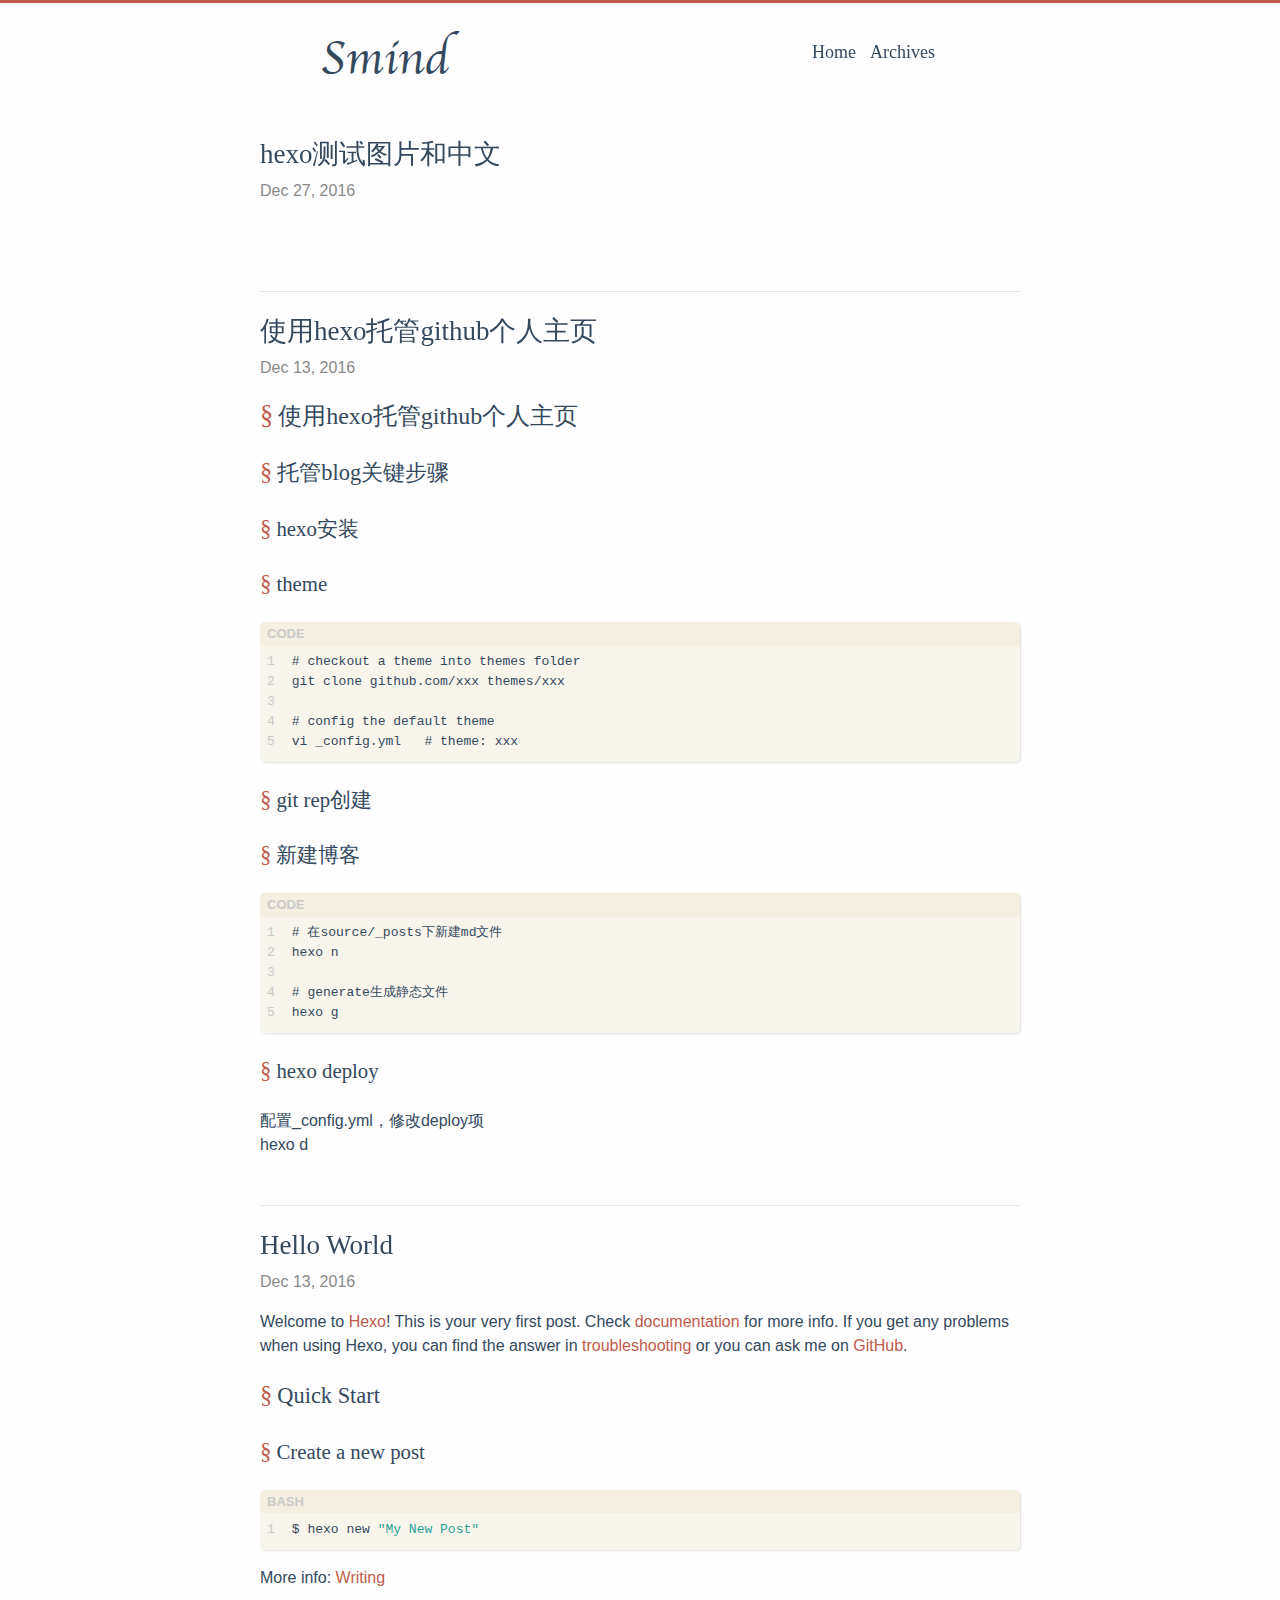
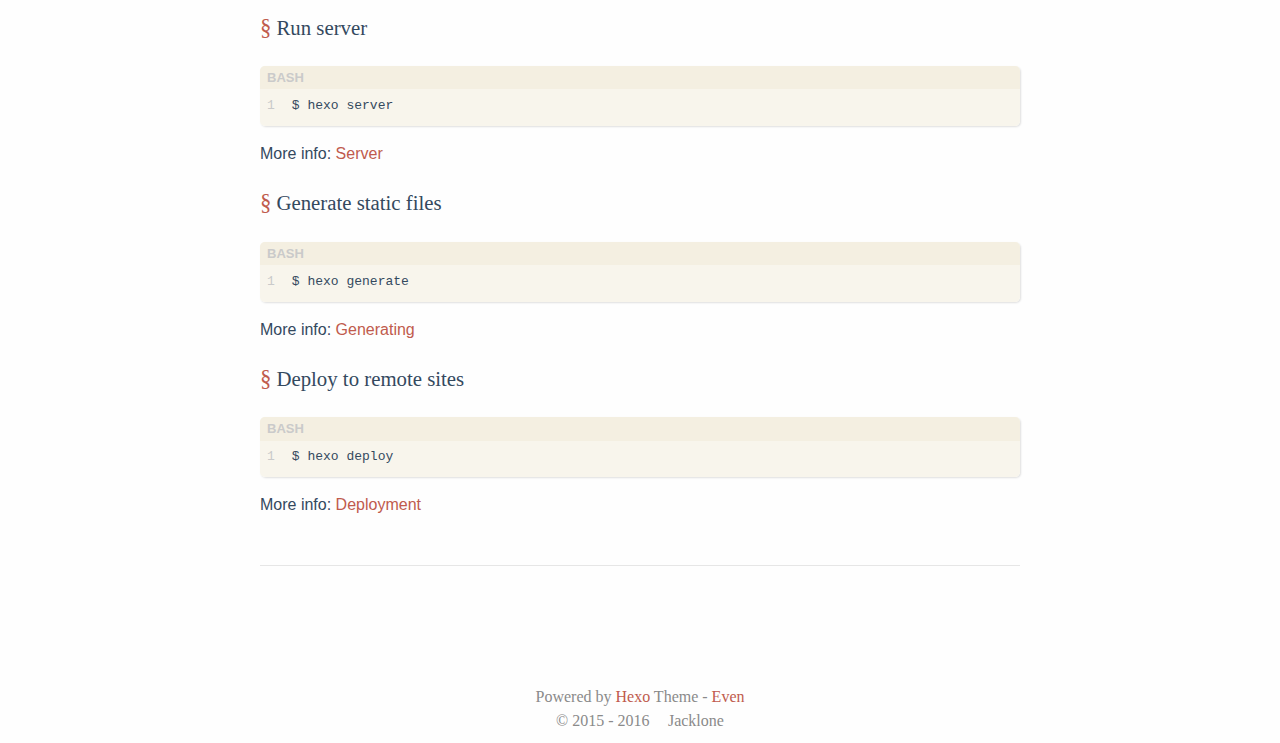
==== index.html @ a6163b6d "Site updated: 2016-12-27 22:22:12" ====
<!DOCTYPE html>
<html lang="">
  <head>
    <meta charset="UTF-8"/>
<meta http-equiv="X-UA-Compatible" content="IE=edge" />
<meta name="viewport" content="width=device-width, initial-scale=1, maximum-scale=1"/>


<meta http-equiv="Cache-Control" content="no-transform" />
<meta http-equiv="Cache-Control" content="no-siteapp" />









  <link rel="alternate" href="/atom.xml" title="Smind">




  <link rel="shortcut icon" type="image/x-icon" href="/favicon.ico?v=2.1.0" />



<link rel="canonical" href="http://smind.com/"/>


<meta property="og:type" content="website">
<meta property="og:title" content="Smind">
<meta property="og:url" content="http://smind.com/index.html">
<meta property="og:site_name" content="Smind">
<meta name="twitter:card" content="summary">
<meta name="twitter:title" content="Smind">


<link rel="stylesheet" type="text/css" href="/css/style.css?v=2.1.0" />



  <link rel="stylesheet" type="text/css" href="/lib/fancybox/jquery.fancybox.css" />




  



    <title> Smind </title>
  </head>

  <body>
    <div class="container">
      <header id="header" class="header"><div class="logo-wrapper">
  <a href="/." class="logo">Smind</a>
</div>

<nav class="site-nav">
  
    <ul id="menu" class="menu">
      
        
        <li class="menu-item">
          <a class="menu-item-link" href="/">
            Home
          </a>
        </li>
      
        
        <li class="menu-item">
          <a class="menu-item-link" href="/archives/">
            Archives
          </a>
        </li>
      
      
    </ul>
  
</nav>

<div class="mobile-navbar">
  <div class="mobile-header">
    <div class="mobile-header-logo">
      <a href="/." class="logo">Smind</a>
    </div>

    <div class="mobile-header-icon">
      <span></span>
      <span></span>
      <span></span>
    </div>
  </div>
  <nav class="mobile-menu">
    
      
      <a class="mobile-menu-item" href="/">
        Home
      </a>
    
      
      <a class="mobile-menu-item" href="/archives/">
        Archives
      </a>
    
  </nav>
</div>
      </header>

      <main id="main" class="main">
        <div class="content-wrapper">
          <div id="content" class="content">
            
  <section id="posts" class="posts">
    
      
  <article class="post">
    <header class="post-header">
      <h1 class="post-title">
        
          <a class="post-link" href="/2016/12/27/hexo测试图片和中文/">hexo测试图片和中文</a>
        
      </h1>

      <div class="post-meta">
        <span class="post-time">
          Dec 27, 2016
        </span>
      </div>
    </header>

    

    <div class="post-content">
      
        

        
          <p><img src="hexo测试图片和中文/Screenshot from 2016-07-16 18:26:06.png" alt=""> </p>

        
      
    </div>

    
  </article>

    
      
  <article class="post">
    <header class="post-header">
      <h1 class="post-title">
        
          <a class="post-link" href="/2016/12/13/my-first-post/">使用hexo托管github个人主页</a>
        
      </h1>

      <div class="post-meta">
        <span class="post-time">
          Dec 13, 2016
        </span>
      </div>
    </header>

    

    <div class="post-content">
      
        

        
          <h1 id="使用hexo托管github个人主页"><a href="#使用hexo托管github个人主页" class="headerlink" title="使用hexo托管github个人主页"></a>使用hexo托管github个人主页</h1><h2 id="托管blog关键步骤"><a href="#托管blog关键步骤" class="headerlink" title="托管blog关键步骤"></a>托管blog关键步骤</h2><h3 id="hexo安装"><a href="#hexo安装" class="headerlink" title="hexo安装"></a>hexo安装</h3><h3 id="theme"><a href="#theme" class="headerlink" title="theme"></a>theme</h3><figure class="highlight plain"><table><tr><td class="gutter"><pre><div class="line">1</div><div class="line">2</div><div class="line">3</div><div class="line">4</div><div class="line">5</div></pre></td><td class="code"><pre><div class="line"># checkout a theme into themes folder</div><div class="line">git clone github.com/xxx themes/xxx</div><div class="line"></div><div class="line"># config the default theme</div><div class="line">vi _config.yml   # theme: xxx</div></pre></td></tr></table></figure>
<h3 id="git-rep创建"><a href="#git-rep创建" class="headerlink" title="git rep创建"></a>git rep创建</h3><h3 id="新建博客"><a href="#新建博客" class="headerlink" title="新建博客"></a>新建博客</h3><figure class="highlight plain"><table><tr><td class="gutter"><pre><div class="line">1</div><div class="line">2</div><div class="line">3</div><div class="line">4</div><div class="line">5</div></pre></td><td class="code"><pre><div class="line"># 在source/_posts下新建md文件</div><div class="line">hexo n </div><div class="line"></div><div class="line"># generate生成静态文件</div><div class="line">hexo g</div></pre></td></tr></table></figure>
<h3 id="hexo-deploy"><a href="#hexo-deploy" class="headerlink" title="hexo deploy"></a>hexo deploy</h3><p>配置_config.yml，修改deploy项<br>hexo d  </p>

        
      
    </div>

    
  </article>

    
      
  <article class="post">
    <header class="post-header">
      <h1 class="post-title">
        
          <a class="post-link" href="/2016/12/13/hello-world/">Hello World</a>
        
      </h1>

      <div class="post-meta">
        <span class="post-time">
          Dec 13, 2016
        </span>
      </div>
    </header>

    

    <div class="post-content">
      
        

        
          <p>Welcome to <a href="https://hexo.io/" target="_blank" rel="external">Hexo</a>! This is your very first post. Check <a href="https://hexo.io/docs/" target="_blank" rel="external">documentation</a> for more info. If you get any problems when using Hexo, you can find the answer in <a href="https://hexo.io/docs/troubleshooting.html" target="_blank" rel="external">troubleshooting</a> or you can ask me on <a href="https://github.com/hexojs/hexo/issues" target="_blank" rel="external">GitHub</a>.</p>
<h2 id="Quick-Start"><a href="#Quick-Start" class="headerlink" title="Quick Start"></a>Quick Start</h2><h3 id="Create-a-new-post"><a href="#Create-a-new-post" class="headerlink" title="Create a new post"></a>Create a new post</h3><figure class="highlight bash"><table><tr><td class="gutter"><pre><div class="line">1</div></pre></td><td class="code"><pre><div class="line">$ hexo new <span class="string">"My New Post"</span></div></pre></td></tr></table></figure>
<p>More info: <a href="https://hexo.io/docs/writing.html" target="_blank" rel="external">Writing</a></p>
<h3 id="Run-server"><a href="#Run-server" class="headerlink" title="Run server"></a>Run server</h3><figure class="highlight bash"><table><tr><td class="gutter"><pre><div class="line">1</div></pre></td><td class="code"><pre><div class="line">$ hexo server</div></pre></td></tr></table></figure>
<p>More info: <a href="https://hexo.io/docs/server.html" target="_blank" rel="external">Server</a></p>
<h3 id="Generate-static-files"><a href="#Generate-static-files" class="headerlink" title="Generate static files"></a>Generate static files</h3><figure class="highlight bash"><table><tr><td class="gutter"><pre><div class="line">1</div></pre></td><td class="code"><pre><div class="line">$ hexo generate</div></pre></td></tr></table></figure>
<p>More info: <a href="https://hexo.io/docs/generating.html" target="_blank" rel="external">Generating</a></p>
<h3 id="Deploy-to-remote-sites"><a href="#Deploy-to-remote-sites" class="headerlink" title="Deploy to remote sites"></a>Deploy to remote sites</h3><figure class="highlight bash"><table><tr><td class="gutter"><pre><div class="line">1</div></pre></td><td class="code"><pre><div class="line">$ hexo deploy</div></pre></td></tr></table></figure>
<p>More info: <a href="https://hexo.io/docs/deployment.html" target="_blank" rel="external">Deployment</a></p>

        
      
    </div>

    
  </article>

    
  </section>

  
  <nav class="pagination">
    
    
  </nav>


          </div>
          
        </div>  
      </main>

      <footer id="footer" class="footer">
  <div class="social-links">
    
      
        
          <a href="mailto:your@email.com" class="iconfont icon-email" title="email"></a>
        
      
    
      
    
      
    
      
    
      
    
      
    
      
    
    
    
  </div>


<div class="copyright">
  <span class="power-by">
    Powered by <a class="hexo-link" href="https://hexo.io/">Hexo</a>
  </span>
  
  <span class="theme-info">
    Theme - 
    <a class="theme-link" href="https://github.com/ahonn/hexo-theme-even">Even</a>
  </span>

  <span class="copyright-year">
    
    &copy; 
     
      2015 - 
    
    2016

    <span class="heart">
      <i class="iconfont icon-heart"></i>
    </span>
    <span class="author">Jacklone</span>
  </span>
</div>
      </footer>

      <div class="back-to-top" id="back-to-top">
        <i class="iconfont icon-up"></i>
      </div>
    </div>

    


    
  





  
    <script type="text/javascript" src="/lib/jquery/jquery-3.1.1.min.js"></script>
  

  
    <script type="text/javascript" src="/lib/fancybox/jquery.fancybox.pack.js"></script>
  

    <script type="text/javascript" src="/js/src/even.js?v=2.1.0"></script>
<script type="text/javascript" src="/js/src/bootstrap.js?v=2.1.0"></script>

  </body>
</html>
---- css/style.css ----
@charset "UTF-8";
@font-face {
  font-family: 'Chancery';
  src: url("../fonts/chancery/apple-chancery-webfont.eot");
  src: local("Apple Chancery"), url("../fonts/chancery/apple-chancery-webfont.eot?#iefix") format("embedded-opentype"), url("../fonts/chancery/apple-chancery-webfont.woff2") format("woff2"), url("../fonts/chancery/apple-chancery-webfont.woff") format("woff"), url("../fonts/chancery/apple-chancery-webfont.ttf") format("truetype"), url("../fonts/chancery/apple-chancery-webfont.svg#apple-chancery") format("svg");
  font-weight: lighter;
  font-style: normal; }

/*! normalize.css v3.0.2 | MIT License | git.io/normalize */
/**
 * 1. Set default font family to sans-serif.
 * 2. Prevent iOS text size adjust after orientation change, without disabling
 *    user zoom.
 */
html {
  font-family: sans-serif;
  /* 1 */
  -ms-text-size-adjust: 100%;
  /* 2 */
  -webkit-text-size-adjust: 100%;
  /* 2 */ }

/**
 * Remove default margin.
 */
body {
  margin: 0; }

/* HTML5 display definitions
   ========================================================================== */
/**
 * Correct `block` display not defined for any HTML5 element in IE 8/9.
 * Correct `block` display not defined for `details` or `summary` in IE 10/11
 * and Firefox.
 * Correct `block` display not defined for `main` in IE 11.
 */
article,
aside,
details,
figcaption,
figure,
footer,
header,
hgroup,
main,
menu,
nav,
section,
summary {
  display: block; }

/**
 * 1. Correct `inline-block` display not defined in IE 8/9.
 * 2. Normalize vertical alignment of `progress` in Chrome, Firefox, and Opera.
 */
audio,
canvas,
progress,
video {
  display: inline-block;
  /* 1 */
  vertical-align: baseline;
  /* 2 */ }

/**
 * Prevent modern browsers from displaying `audio` without controls.
 * Remove excess height in iOS 5 devices.
 */
audio:not([controls]) {
  display: none;
  height: 0; }

/**
 * Address `[hidden]` styling not present in IE 8/9/10.
 * Hide the `template` element in IE 8/9/11, Safari, and Firefox < 22.
 */
[hidden],
template {
  display: none; }

/* Links
   ========================================================================== */
/**
 * Remove the gray background color from active links in IE 10.
 */
a {
  background-color: transparent; }

/**
 * Improve readability when focused and also mouse hovered in all browsers.
 */
a:active,
a:hover {
  outline: 0; }

/* Text-level semantics
   ========================================================================== */
/**
 * Address styling not present in IE 8/9/10/11, Safari, and Chrome.
 */
abbr[title] {
  border-bottom: 1px dotted; }

/**
 * Address style set to `bolder` in Firefox 4+, Safari, and Chrome.
 */
b,
strong {
  font-weight: bold; }

/**
 * Address styling not present in Safari and Chrome.
 */
dfn {
  font-style: italic; }

/**
 * Address variable `h1` font-size and margin within `section` and `article`
 * contexts in Firefox 4+, Safari, and Chrome.
 */
h1 {
  font-size: 2em;
  margin: 0.67em 0; }

/**
 * Address styling not present in IE 8/9.
 */
mark {
  background: #ff0;
  color: #000; }

/**
 * Address inconsistent and variable font size in all browsers.
 */
small {
  font-size: 80%; }

/**
 * Prevent `sub` and `sup` affecting `line-height` in all browsers.
 */
sub,
sup {
  font-size: 75%;
  line-height: 0;
  position: relative;
  vertical-align: baseline; }

sup {
  top: -0.5em; }

sub {
  bottom: -0.25em; }

/* Embedded content
   ========================================================================== */
/**
 * Remove border when inside `a` element in IE 8/9/10.
 */
img {
  border: 0; }

/**
 * Correct overflow not hidden in IE 9/10/11.
 */
svg:not(:root) {
  overflow: hidden; }

/* Grouping content
   ========================================================================== */
/**
 * Address margin not present in IE 8/9 and Safari.
 */
figure {
  margin: 1em 40px; }

/**
 * Address differences between Firefox and other browsers.
 */
hr {
  -moz-box-sizing: content-box;
  box-sizing: content-box;
  height: 0; }

/**
 * Contain overflow in all browsers.
 */
pre {
  overflow: auto; }

/**
 * Address odd `em`-unit font size rendering in all browsers.
 */
code,
kbd,
pre,
samp {
  font-family: monospace, monospace;
  font-size: 1em; }

/* Forms
   ========================================================================== */
/**
 * Known limitation: by default, Chrome and Safari on OS X allow very limited
 * styling of `select`, unless a `border` property is set.
 */
/**
 * 1. Correct color not being inherited.
 *    Known issue: affects color of disabled elements.
 * 2. Correct font properties not being inherited.
 * 3. Address margins set differently in Firefox 4+, Safari, and Chrome.
 */
button,
input,
optgroup,
select,
textarea {
  color: inherit;
  /* 1 */
  font: inherit;
  /* 2 */
  margin: 0;
  /* 3 */ }

/**
 * Address `overflow` set to `hidden` in IE 8/9/10/11.
 */
button {
  overflow: visible; }

/**
 * Address inconsistent `text-transform` inheritance for `button` and `select`.
 * All other form control elements do not inherit `text-transform` values.
 * Correct `button` style inheritance in Firefox, IE 8/9/10/11, and Opera.
 * Correct `select` style inheritance in Firefox.
 */
button,
select {
  text-transform: none; }

/**
 * 1. Avoid the WebKit bug in Android 4.0.* where (2) destroys native `audio`
 *    and `video` controls.
 * 2. Correct inability to style clickable `input` types in iOS.
 * 3. Improve usability and consistency of cursor style between image-type
 *    `input` and others.
 */
button,
html input[type="button"],
input[type="reset"],
input[type="submit"] {
  -webkit-appearance: button;
  /* 2 */
  cursor: pointer;
  /* 3 */ }

/**
 * Re-set default cursor for disabled elements.
 */
button[disabled],
html input[disabled] {
  cursor: default; }

/**
 * Remove inner padding and border in Firefox 4+.
 */
button::-moz-focus-inner,
input::-moz-focus-inner {
  border: 0;
  padding: 0; }

/**
 * Address Firefox 4+ setting `line-height` on `input` using `!important` in
 * the UA stylesheet.
 */
input {
  line-height: normal; }

/**
 * It's recommended that you don't attempt to style these elements.
 * Firefox's implementation doesn't respect box-sizing, padding, or width.
 *
 * 1. Address box sizing set to `content-box` in IE 8/9/10.
 * 2. Remove excess padding in IE 8/9/10.
 */
input[type="checkbox"],
input[type="radio"] {
  box-sizing: border-box;
  /* 1 */
  padding: 0;
  /* 2 */ }

/**
 * Fix the cursor style for Chrome's increment/decrement buttons. For certain
 * `font-size` values of the `input`, it causes the cursor style of the
 * decrement button to change from `default` to `text`.
 */
input[type="number"]::-webkit-inner-spin-button,
input[type="number"]::-webkit-outer-spin-button {
  height: auto; }

/**
 * 1. Address `appearance` set to `searchfield` in Safari and Chrome.
 * 2. Address `box-sizing` set to `border-box` in Safari and Chrome
 *    (include `-moz` to future-proof).
 */
input[type="search"] {
  -webkit-appearance: textfield;
  /* 1 */
  -moz-box-sizing: content-box;
  -webkit-box-sizing: content-box;
  /* 2 */
  box-sizing: content-box; }

/**
 * Remove inner padding and search cancel button in Safari and Chrome on OS X.
 * Safari (but not Chrome) clips the cancel button when the search input has
 * padding (and `textfield` appearance).
 */
input[type="search"]::-webkit-search-cancel-button,
input[type="search"]::-webkit-search-decoration {
  -webkit-appearance: none; }

/**
 * Define consistent border, margin, and padding.
 */
fieldset {
  border: 1px solid #c0c0c0;
  margin: 0 2px;
  padding: 0.35em 0.625em 0.75em; }

/**
 * 1. Correct `color` not being inherited in IE 8/9/10/11.
 * 2. Remove padding so people aren't caught out if they zero out fieldsets.
 */
legend {
  border: 0;
  /* 1 */
  padding: 0;
  /* 2 */ }

/**
 * Remove default vertical scrollbar in IE 8/9/10/11.
 */
textarea {
  overflow: auto; }

/**
 * Don't inherit the `font-weight` (applied by a rule above).
 * NOTE: the default cannot safely be changed in Chrome and Safari on OS X.
 */
optgroup {
  font-weight: bold; }

/* Tables
   ========================================================================== */
/**
 * Remove most spacing between table cells.
 */
table {
  border-collapse: collapse;
  border-spacing: 0; }

td,
th {
  padding: 0; }

html {
  font-size: 16px;
  box-sizing: border-box; }

body {
  padding: 0;
  margin: 0;
  font-family: "Source Sans Pro", "Helvetica Neue", Arial, sans-serif;
  font-weight: normal;
  -webkit-font-smoothing: antialiased;
  -moz-osx-font-smoothing: grayscale;
  line-height: 1.5;
  color: #34495e;
  background: #fefefe;
  scroll-behavior: smooth;
  border-top: 3px solid #c05b4d; }

img {
  max-width: 100%;
  height: auto;
  display: inline-block;
  vertical-align: middle; }

a {
  color: #34495e;
  text-decoration: none; }

h1 {
  font-size: 1.5rem;
  font-family: Athelas, STHeiti, Microsoft Yahei, serif; }

h2 {
  font-size: 1.4rem;
  font-family: Athelas, STHeiti, Microsoft Yahei, serif; }

h3 {
  font-size: 1.3rem;
  font-family: Athelas, STHeiti, Microsoft Yahei, serif; }

h4 {
  font-size: 1.2rem;
  font-family: Athelas, STHeiti, Microsoft Yahei, serif; }

h5 {
  font-size: 1.1rem;
  font-family: Athelas, STHeiti, Microsoft Yahei, serif; }

h6 {
  font-size: 1rem;
  font-family: Athelas, STHeiti, Microsoft Yahei, serif; }

.container {
  margin: 0 auto;
  width: 800px; }

@media screen and (max-width: 800px) {
  .container {
    width: 100%; } }

.content-wrapper {
  padding: 0 20px; }

.header {
  padding: 20px 80px; }
  .header:before, .header:after {
    content: " ";
    display: table; }
  .header:after {
    clear: both; }
  .header .logo-wrapper {
    float: left; }
    .header .logo-wrapper .logo {
      font-size: 48px;
      font-family: "Chancery", cursive, LiSu, sans-serif; }
  @media screen and (max-width: 800px) {
    .header .logo-wrapper {
      float: none; } }
  .header .site-nav {
    float: right; }
    .header .site-nav .menu {
      display: inline-block;
      position: relative;
      padding-left: 0;
      padding-right: 25px;
      font-family: Athelas, STHeiti, Microsoft Yahei, serif; }
      .header .site-nav .menu .menu-item {
        display: inline-block;
        display: inline-block;
        vertical-align: middle;
        transform: translateZ(0);
        backface-visibility: hidden;
        box-shadow: 0 0 1px transparent;
        position: relative;
        overflow: hidden; }
        .header .site-nav .menu .menu-item + .menu-item {
          margin-left: 10px; }
        .header .site-nav .menu .menu-item:before {
          content: '';
          position: absolute;
          z-index: -1;
          height: 2px;
          bottom: 0;
          left: 51%;
          right: 51%;
          background: #c05b4d;
          transition-duration: 0.2s;
          transition-property: right, left;
          transition-timing-function: ease-out; }
        .header .site-nav .menu .menu-item.active:before, .header .site-nav .menu .menu-item:active:before, .header .site-nav .menu .menu-item:focus:before, .header .site-nav .menu .menu-item:hover:before {
          right: 0;
          left: 0; }
      .header .site-nav .menu .menu-search {
        display: inline-block;
        position: absolute;
        top: 0;
        right: 0;
        width: 1em;
        height: 1.5em;
        background: #fefefe;
        overflow: hidden;
        transition-duration: 0.2s;
        transition-property: width;
        transition-timing-function: ease-out; }
        .header .site-nav .menu .menu-search .search-input {
          width: calc(100% - 45px);
          height: 100%;
          border: 0;
          outline: 0; }
        .header .site-nav .menu .menu-search.expanded {
          width: 100%;
          height: 100%;
          padding-left: 5px;
          margin: 0;
          border: 1px solid #e6e6e6;
          border-radius: 50px;
          box-sizing: border-box; }
      .header .site-nav .menu .menu-item-link {
        font-size: 18px; }
  @media screen and (max-width: 800px) {
    .header .site-nav {
      float: none; }
      .header .site-nav .menu {
        margin: 0; }
        .header .site-nav .menu .menu-search {
          display: none; }
        .header .site-nav .menu .menu-item {
          margin: 5px; } }
  .header .mobile-navbar {
    display: none;
    position: fixed;
    top: 0;
    left: 0;
    width: 100%;
    z-index: 99; }
    .header .mobile-navbar .mobile-header {
      height: 50px;
      background: #fefefe;
      box-shadow: 0px 2px 2px #cacaca; }
      .header .mobile-navbar .mobile-header .mobile-header-logo {
        display: inline-block;
        margin-left: 40px; }
        .header .mobile-navbar .mobile-header .mobile-header-logo .logo {
          font-size: 22px;
          line-height: 50px;
          font-family: "Chancery", cursive, LiSu, sans-serif; }
      .header .mobile-navbar .mobile-header .mobile-header-icon {
        color: #c05b4d;
        height: 50px;
        width: 50px;
        font-size: 24px;
        text-align: center;
        float: right;
        position: relative;
        transition: background 0.5s; }

@keyframes clickfirst {
  0% {
    transform: translateY(6px) rotate(0deg); }
  100% {
    transform: translateY(0) rotate(45deg); } }

@keyframes clickmid {
  0% {
    opacity: 1; }
  100% {
    opacity: 0; } }

@keyframes clicklast {
  0% {
    transform: translateY(-6px) rotate(0deg); }
  100% {
    transform: translateY(0) rotate(-45deg); } }

@keyframes outfirst {
  0% {
    transform: translateY(0) rotate(-45deg); }
  100% {
    transform: translateY(-6px) rotate(0deg); } }

@keyframes outmid {
  0% {
    opacity: 0; }
  100% {
    opacity: 1; } }

@keyframes outlast {
  0% {
    transform: translateY(0) rotate(45deg); }
  100% {
    transform: translateY(6px) rotate(0deg); } }
        .header .mobile-navbar .mobile-header .mobile-header-icon span {
          position: absolute;
          left: calc((100% - 20px) / 2);
          top: calc((100% - 1px) / 2);
          width: 20px;
          height: 1px;
          background-color: #c05b4d; }
          .header .mobile-navbar .mobile-header .mobile-header-icon span:nth-child(1) {
            transform: translateY(6px) rotate(0deg); }
          .header .mobile-navbar .mobile-header .mobile-header-icon span:nth-child(3) {
            transform: translateY(-6px) rotate(0deg); }
        .header .mobile-navbar .mobile-header .mobile-header-icon.icon-click span:nth-child(1) {
          animation-duration: 0.5s;
          animation-fill-mode: both;
          animation-name: clickfirst; }
        .header .mobile-navbar .mobile-header .mobile-header-icon.icon-click span:nth-child(2) {
          animation-duration: 0.2s;
          animation-fill-mode: both;
          animation-name: clickmid; }
        .header .mobile-navbar .mobile-header .mobile-header-icon.icon-click span:nth-child(3) {
          animation-duration: 0.5s;
          animation-fill-mode: both;
          animation-name: clicklast; }
        .header .mobile-navbar .mobile-header .mobile-header-icon.icon-out span:nth-child(1) {
          animation-duration: 0.5s;
          animation-fill-mode: both;
          animation-name: outfirst; }
        .header .mobile-navbar .mobile-header .mobile-header-icon.icon-out span:nth-child(2) {
          animation-duration: 0.2s;
          animation-fill-mode: both;
          animation-name: outmid; }
        .header .mobile-navbar .mobile-header .mobile-header-icon.icon-out span:nth-child(3) {
          animation-duration: 0.5s;
          animation-fill-mode: both;
          animation-name: outlast; }
    .header .mobile-navbar .mobile-menu {
      display: none;
      width: 100%;
      position: absolute;
      top: 50px;
      left: 0;
      padding-bottom: 10px;
      background: #fefefe;
      border-top: 1px solid #e6e6e6;
      box-shadow: 0px 2px 2px #cacaca; }
      .header .mobile-navbar .mobile-menu .mobile-menu-item {
        display: inline-block;
        width: 85%;
        line-height: 40px;
        font-family: Athelas, STHeiti, Microsoft Yahei, serif;
        text-align: left;
        transition: all 0.5s; }
        .header .mobile-navbar .mobile-menu .mobile-menu-item:active, .header .mobile-navbar .mobile-menu .mobile-menu-item:focus, .header .mobile-navbar .mobile-menu .mobile-menu-item:hover {
          color: #c05b4d; }
  @media screen and (min-width: 800px) {
    .header .mobile-navbar {
      display: none !important; } }

@media screen and (max-width: 800px) {
  .header {
    padding: 20px 0 0;
    text-align: center; } }

.posts {
  margin-bottom: 20px;
  border-bottom: 1px solid #e6e6e6; }

.post {
  padding: 1em 0 2em; }
  .post + .post {
    border-top: 1px solid #e6e6e6; }
  .post .post-header .post-title {
    margin: 0;
    font-size: 27px;
    font-weight: 200;
    font-family: Athelas, STHeiti, Microsoft Yahei, serif; }
  .post .post-header .post-link {
    display: inline-block;
    vertical-align: middle;
    transform: translateZ(0);
    backface-visibility: hidden;
    box-shadow: 0 0 1px transparent;
    position: relative;
    overflow: hidden; }
    .post .post-header .post-link:before {
      content: '';
      position: absolute;
      z-index: -1;
      height: 2px;
      bottom: 0;
      left: 51%;
      right: 51%;
      background: #c05b4d;
      transition-duration: 0.2s;
      transition-property: right, left;
      transition-timing-function: ease-out; }
    .post .post-header .post-link.active:before, .post .post-header .post-link:active:before, .post .post-header .post-link:focus:before, .post .post-header .post-link:hover:before {
      right: 0;
      left: 0; }
  .post .post-header .post-meta {
    margin-top: 5px; }
    .post .post-header .post-meta .post-time {
      color: #8a8a8a; }
  .post .post-toc {
    position: absolute;
    width: 200px;
    margin-left: 800px;
    padding: 10px;
    font-family: Athelas, STHeiti, Microsoft Yahei, serif;
    border-radius: 5px;
    background: rgba(248, 245, 236, 0.6);
    box-shadow: 1px 1px 2px rgba(0, 0, 0, 0.125);
    word-wrap: break-word;
    box-sizing: border-box; }
    .post .post-toc .post-toc-title {
      margin: 0 10px;
      font-size: 20px;
      font-weight: 400;
      text-transform: uppercase; }
    .post .post-toc .post-toc-content {
      font-size: 15px; }
      .post .post-toc .post-toc-content .toc,
      .post .post-toc .post-toc-content .toc-child {
        list-style: square; }
      .post .post-toc .post-toc-content .toc {
        margin: 10px 0;
        padding-left: 20px; }
        .post .post-toc .post-toc-content .toc .toc-child {
          padding-left: 15px; }
      .post .post-toc .post-toc-content .toc-link.active {
        color: #c05b4d; }
  @media screen and (max-width: 800px) {
    .post .post-toc {
      display: none; } }
  .post .post-content h1 {
    font-weight: 400;
    font-family: Athelas, STHeiti, Microsoft Yahei, serif; }
  .post .post-content h2 {
    font-weight: 400;
    font-family: Athelas, STHeiti, Microsoft Yahei, serif; }
  .post .post-content h3 {
    font-weight: 400;
    font-family: Athelas, STHeiti, Microsoft Yahei, serif; }
  .post .post-content h4 {
    font-weight: 400;
    font-family: Athelas, STHeiti, Microsoft Yahei, serif; }
  .post .post-content h5 {
    font-weight: 400;
    font-family: Athelas, STHeiti, Microsoft Yahei, serif; }
  .post .post-content h6 {
    font-weight: 400;
    font-family: Athelas, STHeiti, Microsoft Yahei, serif; }
  .post .post-content .headerlink:hover {
    border-bottom: 0; }
  .post .post-content .headerlink::before {
    content: "§";
    margin-right: 5px;
    font-size: 1.1em;
    color: #c05b4d; }
  .post .post-content a {
    color: #c05b4d;
    word-break: break-all; }
    .post .post-content a:hover {
      border-bottom: 1px solid #c05b4d; }
    .post .post-content a.fancybox {
      border: 0; }
  .post .post-content blockquote {
    margin: 2em 0;
    padding: 10px 20px;
    position: relative;
    color: rgba(52, 73, 94, 0.8);
    background-color: rgba(192, 91, 77, 0.05);
    border-left: 3px solid rgba(192, 91, 77, 0.3);
    box-shadow: 1px 1px 2px rgba(0, 0, 0, 0.125); }
    .post .post-content blockquote p {
      margin: 0; }
  .post .post-content img {
    display: inline-block;
    max-width: 100%; }
  .post .post-content > table {
    max-width: 100%;
    margin: 10px 0;
    border-spacing: 0;
    box-shadow: 2px 2px 3px rgba(0, 0, 0, 0.125); }
    .post .post-content > table th, .post .post-content > table td {
      padding: 5px 15px;
      border: 1px double #f4efe1; }
  .post .post-content code, .post .post-content pre {
    padding: 7px;
    font-size: 13px;
    font-family: Consolas, Monaco, Menlo, Consolas, monospace;
    background: #f8f5ec; }
  .post .post-content code {
    padding: 3px 5px;
    border-radius: 4px;
    color: #c7254e; }
  .post .post-content .highlight {
    margin: 1em 0;
    border-radius: 5px;
    overflow-x: auto;
    box-shadow: 1px 1px 2px rgba(0, 0, 0, 0.125); }
    .post .post-content .highlight table {
      position: relative; }
      .post .post-content .highlight table::after {
        position: absolute;
        top: 0;
        right: 0;
        left: 0;
        padding: 2px 7px;
        font-size: 13px;
        font-weight: bold;
        color: #cacaca;
        background: #f4efe1;
        content: 'CODE'; }
    .post .post-content .highlight.html > ::after {
      content: "HTML"; }
    .post .post-content .highlight.js > ::after {
      content: "JS"; }
    .post .post-content .highlight.bash > ::after {
      content: "BASH"; }
    .post .post-content .highlight.css > ::after {
      content: "CSS"; }
    .post .post-content .highlight.scss > ::after {
      content: "SCSS"; }
    .post .post-content .highlight.diff > ::after {
      content: "DIFF"; }
    .post .post-content .highlight.java > ::after {
      content: "JAVA"; }
    .post .post-content .highlight.xml > ::after {
      content: "XML"; }
    .post .post-content .highlight.python > ::after {
      content: "PYTHON"; }
    .post .post-content .highlight.json > ::after {
      content: "JSON"; }
    .post .post-content .highlight.swift > ::after {
      content: "SWIFT"; }
    .post .post-content .highlight.ruby > ::after {
      content: "RUBY"; }
    .post .post-content .highlight.perl > ::after {
      content: "PERL"; }
    .post .post-content .highlight.php > ::after {
      content: "PHP"; }
    .post .post-content .highlight.c > ::after {
      content: "C"; }
    .post .post-content .highlight.java > ::after {
      content: "JAVA"; }
    .post .post-content .highlight.cpp > ::after {
      content: "CPP"; }
    .post .post-content .highlight.scheme > ::after {
      content: "SCHEME"; }
    .post .post-content .highlight .code pre {
      margin: 0;
      padding: 30px 10px 10px; }
    .post .post-content .highlight .gutter {
      width: 10px;
      color: #cacaca; }
      .post .post-content .highlight .gutter pre {
        margin: 0;
        padding: 30px 7px 10px; }
    .post .post-content .highlight .line {
      height: 20px; }
    .post .post-content .highlight table, .post .post-content .highlight tr, .post .post-content .highlight td {
      margin: 0;
      padding: 0;
      width: 100%;
      border-collapse: collapse; }
    .post .post-content .highlight .code .comment,
    .post .post-content .highlight .code .quote {
      color: #93a1a1; }
    .post .post-content .highlight .code .keyword,
    .post .post-content .highlight .code .selector-tag,
    .post .post-content .highlight .code .addition {
      color: #859900; }
    .post .post-content .highlight .code .number,
    .post .post-content .highlight .code .string,
    .post .post-content .highlight .code .meta .meta-string,
    .post .post-content .highlight .code .literal,
    .post .post-content .highlight .code .doctag,
    .post .post-content .highlight .code .regexp {
      color: #2aa198; }
    .post .post-content .highlight .code .attribute,
    .post .post-content .highlight .code .attr,
    .post .post-content .highlight .code .variable,
    .post .post-content .highlight .code .template-variable,
    .post .post-content .highlight .code .class .title,
    .post .post-content .highlight .code .type {
      color: #b58900; }
    .post .post-content .highlight .code .symbol,
    .post .post-content .highlight .code .bullet,
    .post .post-content .highlight .code .subst,
    .post .post-content .highlight .code .meta,
    .post .post-content .highlight .code .meta .keyword,
    .post .post-content .highlight .code .selector-attr,
    .post .post-content .highlight .code .selector-pseudo,
    .post .post-content .highlight .code .link {
      color: #cb4b16; }
    .post .post-content .highlight .code .built_in,
    .post .post-content .highlight .code .deletion {
      color: #dc322f; }
  .post .post-content .read-more .read-more-link {
    color: #c05b4d;
    font-size: 1.1em;
    font-family: Athelas, STHeiti, Microsoft Yahei, serif; }
    .post .post-content .read-more .read-more-link:hover {
      border-bottom: 1px solid #c05b4d; }
  .post .post-footer {
    margin-top: 40px;
    border-top: 1px solid #e6e6e6;
    font-family: Athelas, STHeiti, Microsoft Yahei, serif; }
    .post .post-footer .post-tags {
      padding: 15px 0; }
      .post .post-footer .post-tags a {
        margin-right: 5px;
        color: #c05b4d;
        word-break: break-all; }
        .post .post-footer .post-tags a::before {
          content: '#'; }
    .post .post-footer .post-nav {
      margin: 1em 0; }
      .post .post-footer .post-nav:before, .post .post-footer .post-nav:after {
        content: " ";
        display: table; }
      .post .post-footer .post-nav:after {
        clear: both; }
      .post .post-footer .post-nav .prev,
      .post .post-footer .post-nav .next {
        font-weight: 600;
        font-size: 18px;
        font-family: Athelas, STHeiti, Microsoft Yahei, serif;
        transition-property: transform;
        transition-timing-function: ease-out;
        transition-duration: 0.3s; }
      .post .post-footer .post-nav .prev {
        float: left; }
        .post .post-footer .post-nav .prev:hover {
          color: #c05b4d;
          transform: translateX(-4px); }
      .post .post-footer .post-nav .next {
        float: right; }
        .post .post-footer .post-nav .next:hover {
          color: #c05b4d;
          transform: translateX(4px); }
      .post .post-footer .post-nav .nav-mobile {
        display: none; }
  @media screen and (max-width: 800px) {
    .post .post-footer .post-nav .nav-default {
      display: none; }
    .post .post-footer .post-nav .nav-mobile {
      display: inline; } }

.pagination {
  margin: 2em 0; }
  .pagination:before, .pagination:after {
    content: " ";
    display: table; }
  .pagination:after {
    clear: both; }
  .pagination .prev,
  .pagination .next {
    font-weight: 600;
    font-size: 20px;
    font-family: Athelas, STHeiti, Microsoft Yahei, serif;
    transition-property: transform;
    transition-timing-function: ease-out;
    transition-duration: 0.3s; }
  .pagination .prev {
    float: left; }
    .pagination .prev:hover {
      color: #c05b4d;
      transform: translateX(-4px); }
  .pagination .next {
    float: right; }
    .pagination .next:hover {
      color: #c05b4d;
      transform: translateX(4px); }

.footer {
  margin-top: 2em; }
  .footer .social-links {
    text-align: center; }
    .footer .social-links .iconfont {
      font-size: 30px; }
      .footer .social-links .iconfont + .iconfont {
        margin-left: 10px; }
      .footer .social-links .iconfont:hover {
        color: #c05b4d; }
  .footer .copyright {
    margin: 10px 0;
    color: #8a8a8a;
    text-align: center;
    font-family: Athelas, STHeiti, Microsoft Yahei, serif; }
    .footer .copyright .hexo-link,
    .footer .copyright .theme-link {
      color: #c05b4d; }
    .footer .copyright .copyright-year {
      display: block; }
      .footer .copyright .copyright-year .heart {
        font-size: 14px; }

.archive {
  margin: 2em auto;
  max-width: 550px; }
  .archive .archive-title {
    font-family: Athelas, STHeiti, Microsoft Yahei, serif; }
    .archive .archive-title.tag, .archive .archive-title.category {
      margin: 15px 0; }
    .archive .archive-title .archive-name {
      margin: 0;
      display: inline-block;
      font-weight: 400;
      font-size: 30px;
      line-height: 32px; }
    .archive .archive-title .archive-post-counter {
      margin-left: 5px;
      color: #8a8a8a; }
  .archive .collection-title {
    font-family: Athelas, STHeiti, Microsoft Yahei, serif; }
    .archive .collection-title .archive-year {
      margin: 15px 0;
      font-weight: 400;
      font-size: 28px;
      line-height: 30px; }
  .archive .archive-post {
    padding: 3px 20px;
    border-left: 1px solid #cacaca; }
    .archive .archive-post .archive-post-time {
      margin-right: 10px;
      color: #8a8a8a; }
    .archive .archive-post .archive-post-title .archive-post-link {
      color: #c05b4d; }
    .archive .archive-post::first-child {
      margin-top: 10px; }
    .archive .archive-post:hover {
      border-left: 3px solid #c05b4d;
      transition: 0.2s ease-out;
      transform: translateX(4px); }
      .archive .archive-post:hover .archive-post-time {
        color: #717171; }
      .archive .archive-post:hover .archive-post-title .archive-post-link {
        color: #a14639; }

@media screen and (max-width: 800px) {
  .archive {
    margin-left: 1em;
    margin-right: 1em; }
    .archive .archive-title .archive-name {
      font-size: 26px; }
    .archive .collection-title .archive-year {
      margin: 10px 0;
      font-size: 24px; }
    .archive .archive-post {
      padding: 5px 10px; }
      .archive .archive-post .archive-post-time {
        font-size: 13px;
        display: block; } }

.tag-cloud {
  margin: 2em 0 3em;
  text-align: center;
  font-family: Athelas, STHeiti, Microsoft Yahei, serif; }
  .tag-cloud .tag-cloud-title {
    display: inline-block;
    font-size: 18px;
    color: #c05b4d;
    border-bottom: 2px solid #c05b4d; }
  .tag-cloud .tag-cloud-tags {
    margin: 10px 0; }
    .tag-cloud .tag-cloud-tags a {
      display: inline-block;
      position: relative;
      margin: 5px 10px;
      word-wrap: break-word;
      transition-duration: 0.2s;
      transition-property: transform;
      transition-timing-function: ease-out; }
      .tag-cloud .tag-cloud-tags a:active, .tag-cloud .tag-cloud-tags a:focus, .tag-cloud .tag-cloud-tags a:hover {
        color: #c05b4d;
        transform: scale(1.1); }

.categories {
  margin: 2em 0 3em;
  text-align: center;
  font-family: Athelas, STHeiti, Microsoft Yahei, serif; }
  .categories .categories-title {
    display: inline-block;
    font-size: 18px;
    color: #c05b4d;
    border-bottom: 2px solid #c05b4d; }
  .categories .categories-tags {
    margin: 10px 0; }
    .categories .categories-tags .category-link {
      display: inline-block;
      position: relative;
      margin: 5px 10px;
      word-wrap: break-word;
      transition-duration: 0.2s;
      transition-property: transform;
      transition-timing-function: ease-out; }
      .categories .categories-tags .category-link .category-count {
        display: inline-block;
        position: relative;
        top: -8px;
        right: -2px;
        color: #c05b4d;
        font-size: 12px; }
      .categories .categories-tags .category-link:active, .categories .categories-tags .category-link:focus, .categories .categories-tags .category-link:hover {
        color: #c05b4d;
        transform: scale(1.1); }

@font-face {
  font-family: 'iconfont';
  /* project id 96542 */
  src: url("//at.alicdn.com/t/font_8gx15cdpiaz41jor.eot");
  src: url("//at.alicdn.com/t/font_8gx15cdpiaz41jor.eot?#iefix") format("embedded-opentype"), url("//at.alicdn.com/t/font_8gx15cdpiaz41jor.woff") format("woff"), url("//at.alicdn.com/t/font_8gx15cdpiaz41jor.ttf") format("truetype"), url("//at.alicdn.com/t/font_8gx15cdpiaz41jor.svg#iconfont") format("svg"); }

.iconfont {
  font-family: "iconfont" !important;
  font-style: normal;
  -webkit-font-smoothing: antialiased;
  -webkit-text-stroke-width: 0.2px;
  -moz-osx-font-smoothing: grayscale; }

.icon-linkedin:before {
  content: "\e60d";
  position: relative;
  top: -2px; }

.icon-twitter:before {
  content: "\e600"; }

.icon-weibo:before {
  content: "\e602"; }

.icon-stack-overflow:before {
  content: "\e603";
  font-size: .85em;
  position: relative;
  top: -4px; }

.icon-email:before {
  content: "\e605";
  position: relative;
  top: -2px; }

.icon-facebook:before {
  content: "\e601";
  font-size: .95em;
  position: relative;
  top: -2px; }

.icon-github:before {
  content: "\e606";
  position: relative;
  top: -3px; }

.icon-rss:before {
  content: "\e604"; }

.icon-google:before {
  content: "\e609"; }

.icon-zhihu:before {
  content: "\e607";
  font-size: .9em;
  position: relative;
  top: -2px; }

.icon-heart:before {
  content: "\e608"; }

.icon-right:before {
  content: "\e60a"; }

.icon-left:before {
  content: "\e60b"; }

.icon-up:before {
  content: "\e60c"; }

.icon-search:before {
  content: "\e60e"; }

.icon-close:before {
  content: "\e60f"; }

.back-to-top {
  display: none;
  position: fixed;
  right: 20px;
  bottom: 20px;
  transition-property: transform;
  transition-timing-function: ease-out;
  transition-duration: 0.3s;
  z-index: 10; }
  .back-to-top:hover {
    transform: translateY(-5px); }

@media screen and (max-width: 800px) {
  .back-to-top {
    display: none !important; } }
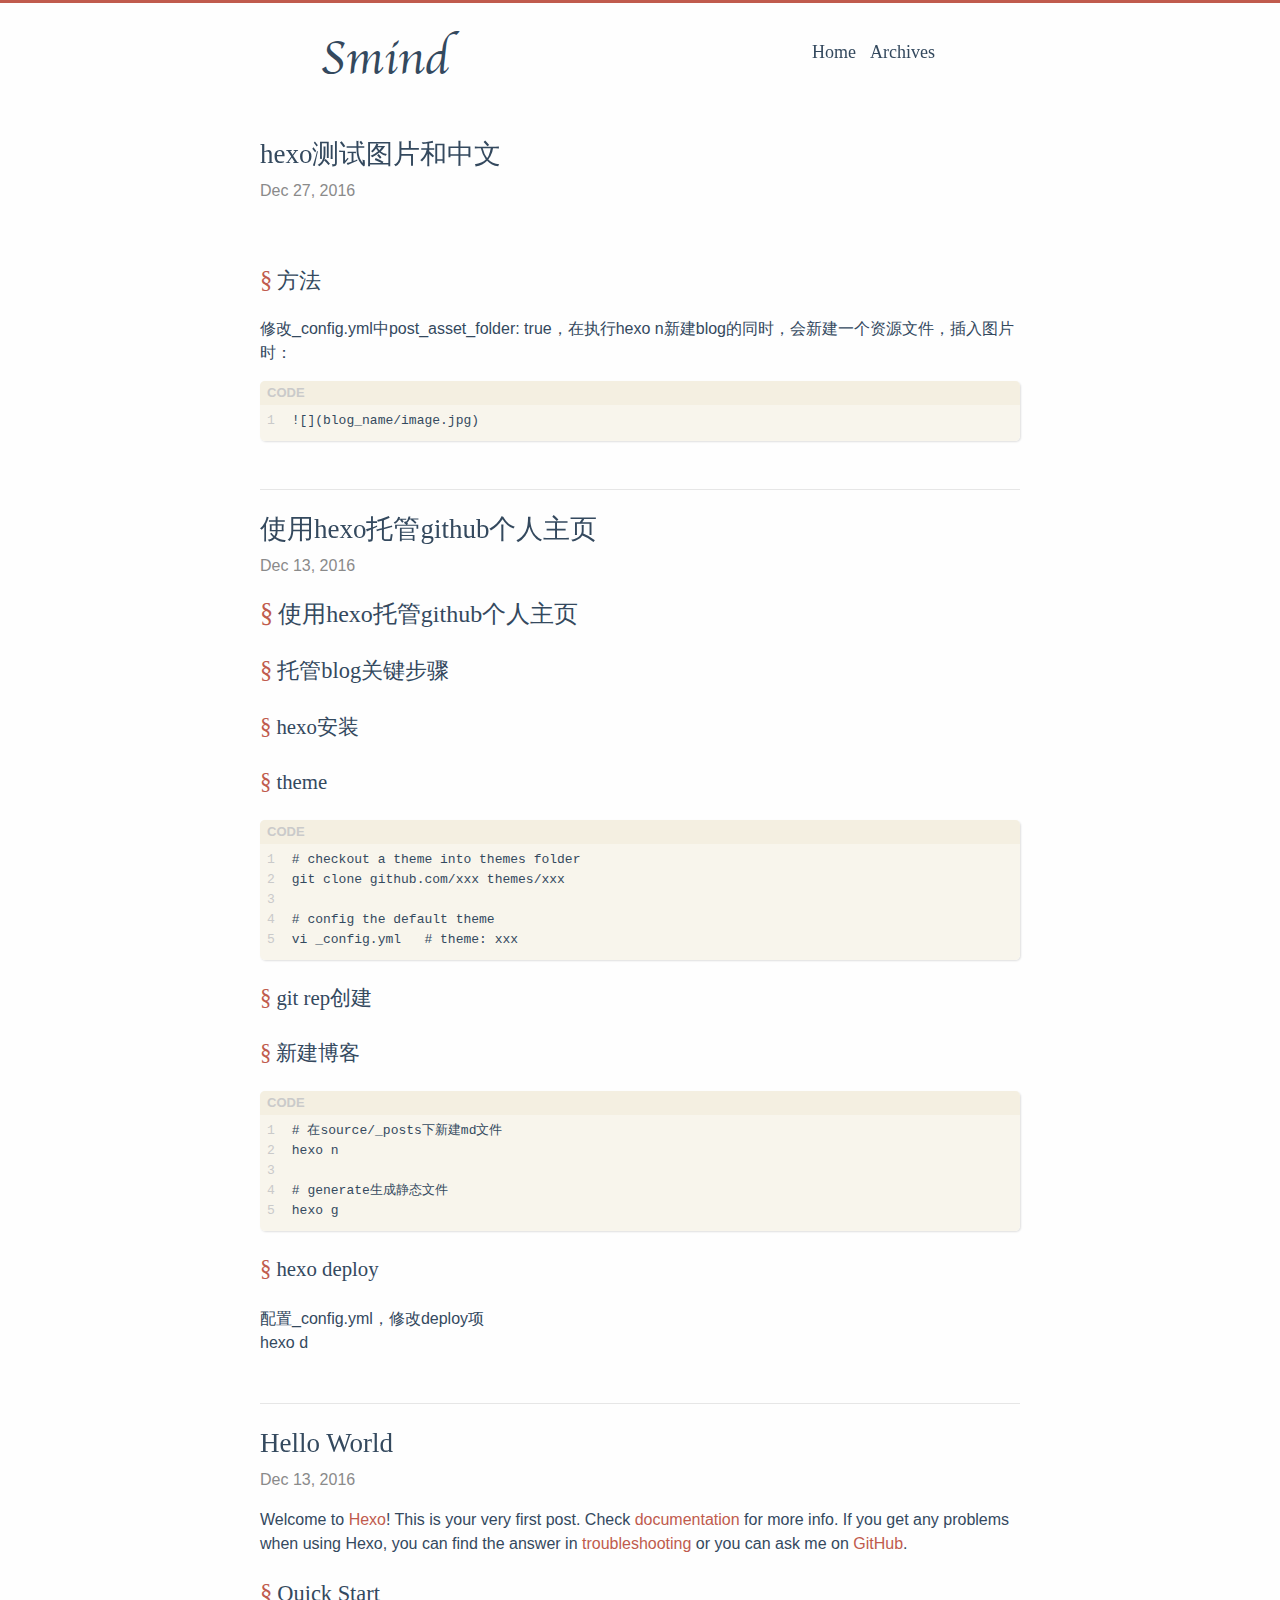
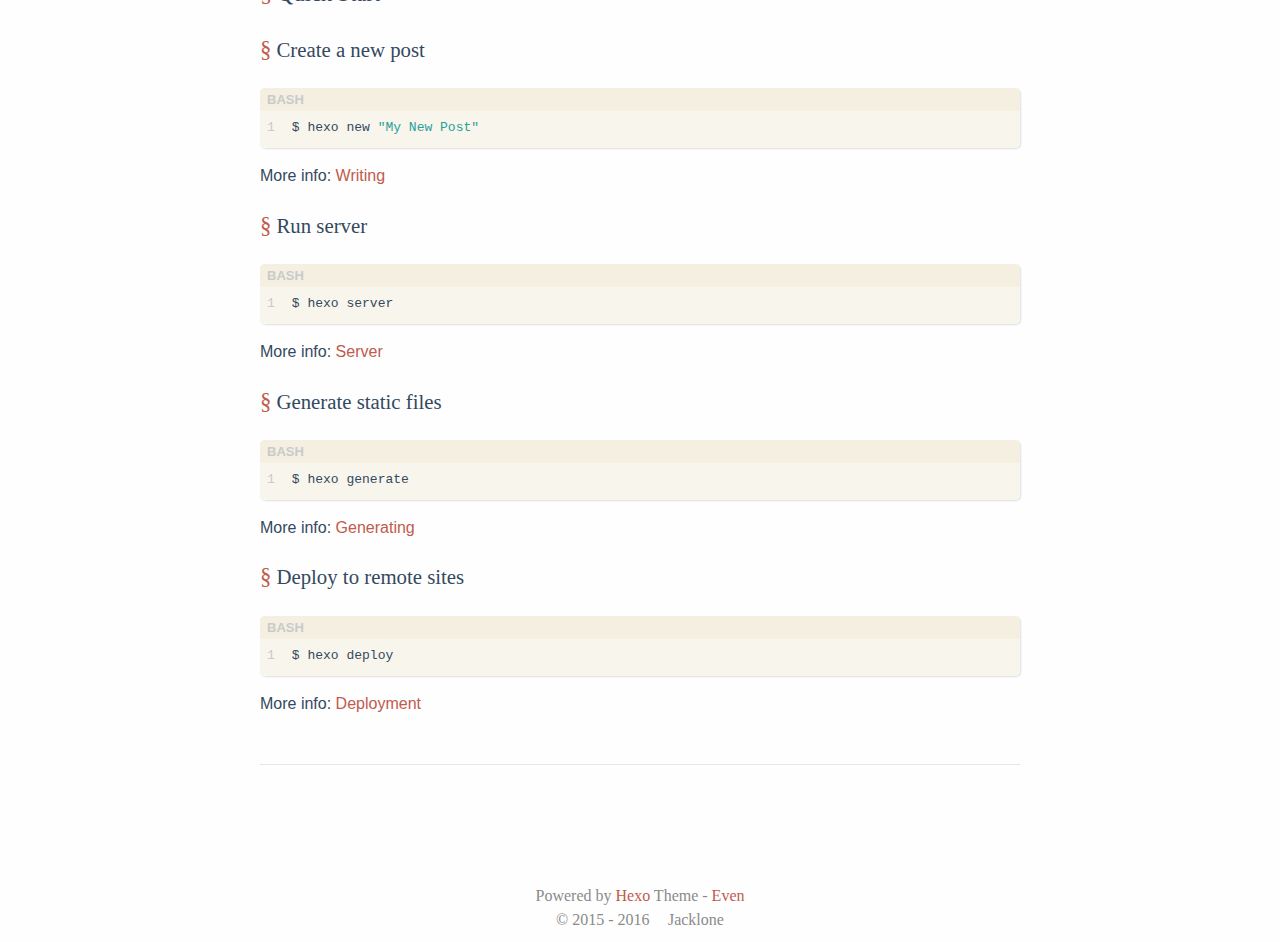
==== commit b20ded40: "Site updated: 2016-12-27 22:25:46" ====
--- a/index.html
+++ b/index.html
@@ -140,6 +140,7 @@
 
         
           <p><img src="hexo测试图片和中文/Screenshot from 2016-07-16 18:26:06.png" alt=""> </p>
+<h2 id="方法"><a href="#方法" class="headerlink" title="方法"></a>方法</h2><p>修改_config.yml中post_asset_folder: true，在执行hexo n新建blog的同时，会新建一个资源文件，插入图片时：<br><figure class="highlight plain"><table><tr><td class="gutter"><pre><div class="line">1</div></pre></td><td class="code"><pre><div class="line">![](blog_name/image.jpg)</div></pre></td></tr></table></figure></p>
 
         
       
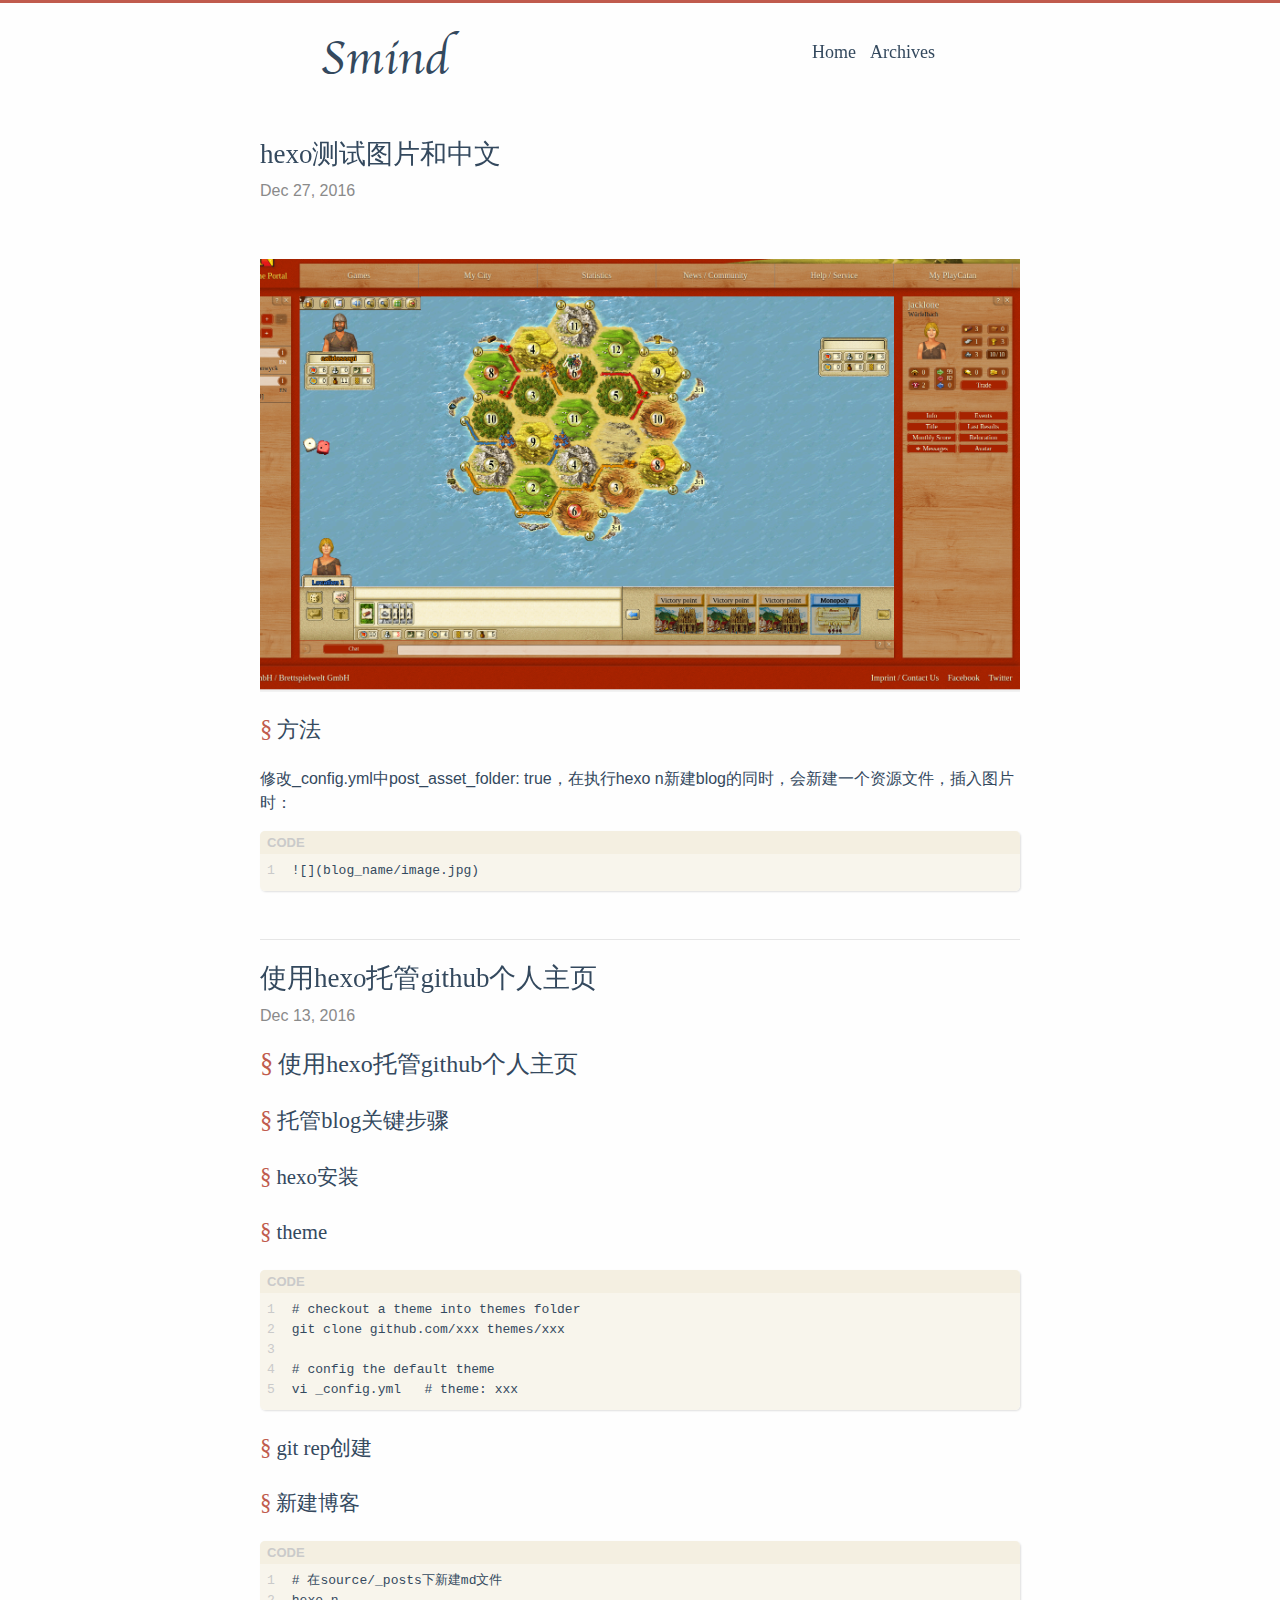
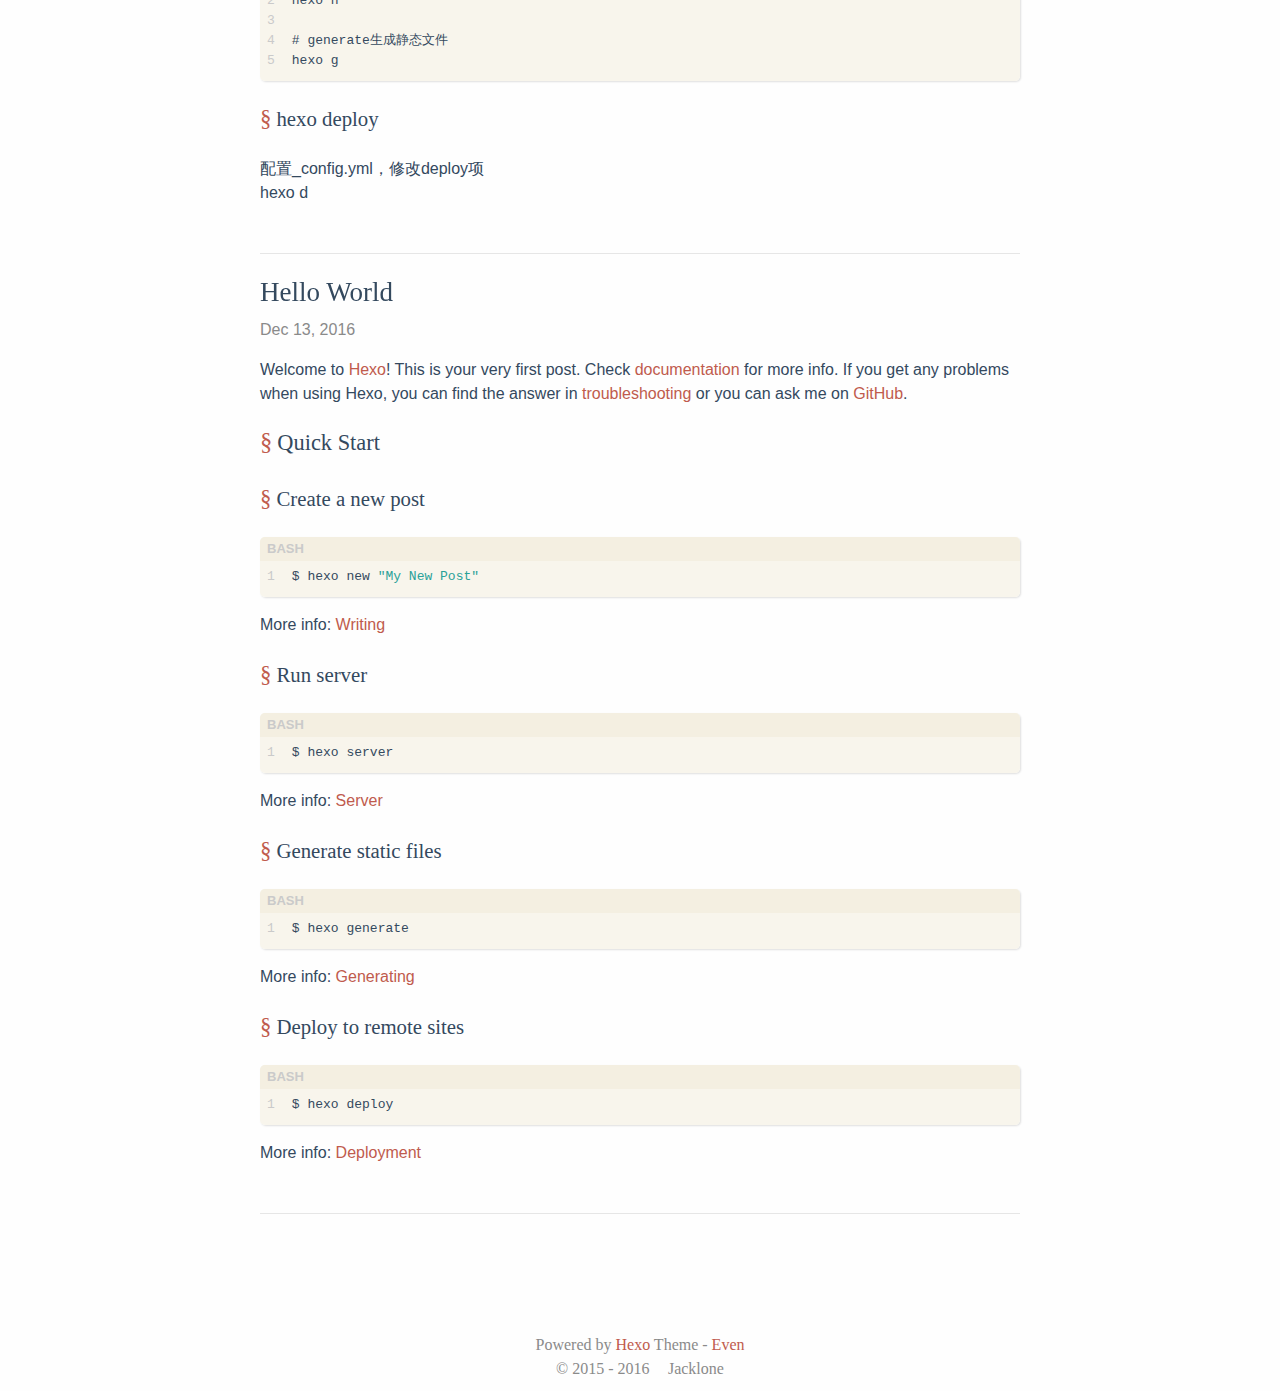
==== commit 008f942f: "Site updated: 2016-12-27 22:34:40" ====
--- a/index.html
+++ b/index.html
@@ -139,7 +139,8 @@
         
 
         
-          <p><img src="hexo测试图片和中文/Screenshot from 2016-07-16 18:26:06.png" alt=""> </p>
+          <p><img src="catan.png" alt="">   </p>
+<img src="/2016/12/27/hexo测试图片和中文/catan.png" alt="catan.png" title="">
 <h2 id="方法"><a href="#方法" class="headerlink" title="方法"></a>方法</h2><p>修改_config.yml中post_asset_folder: true，在执行hexo n新建blog的同时，会新建一个资源文件，插入图片时：<br><figure class="highlight plain"><table><tr><td class="gutter"><pre><div class="line">1</div></pre></td><td class="code"><pre><div class="line">![](blog_name/image.jpg)</div></pre></td></tr></table></figure></p>
 
         
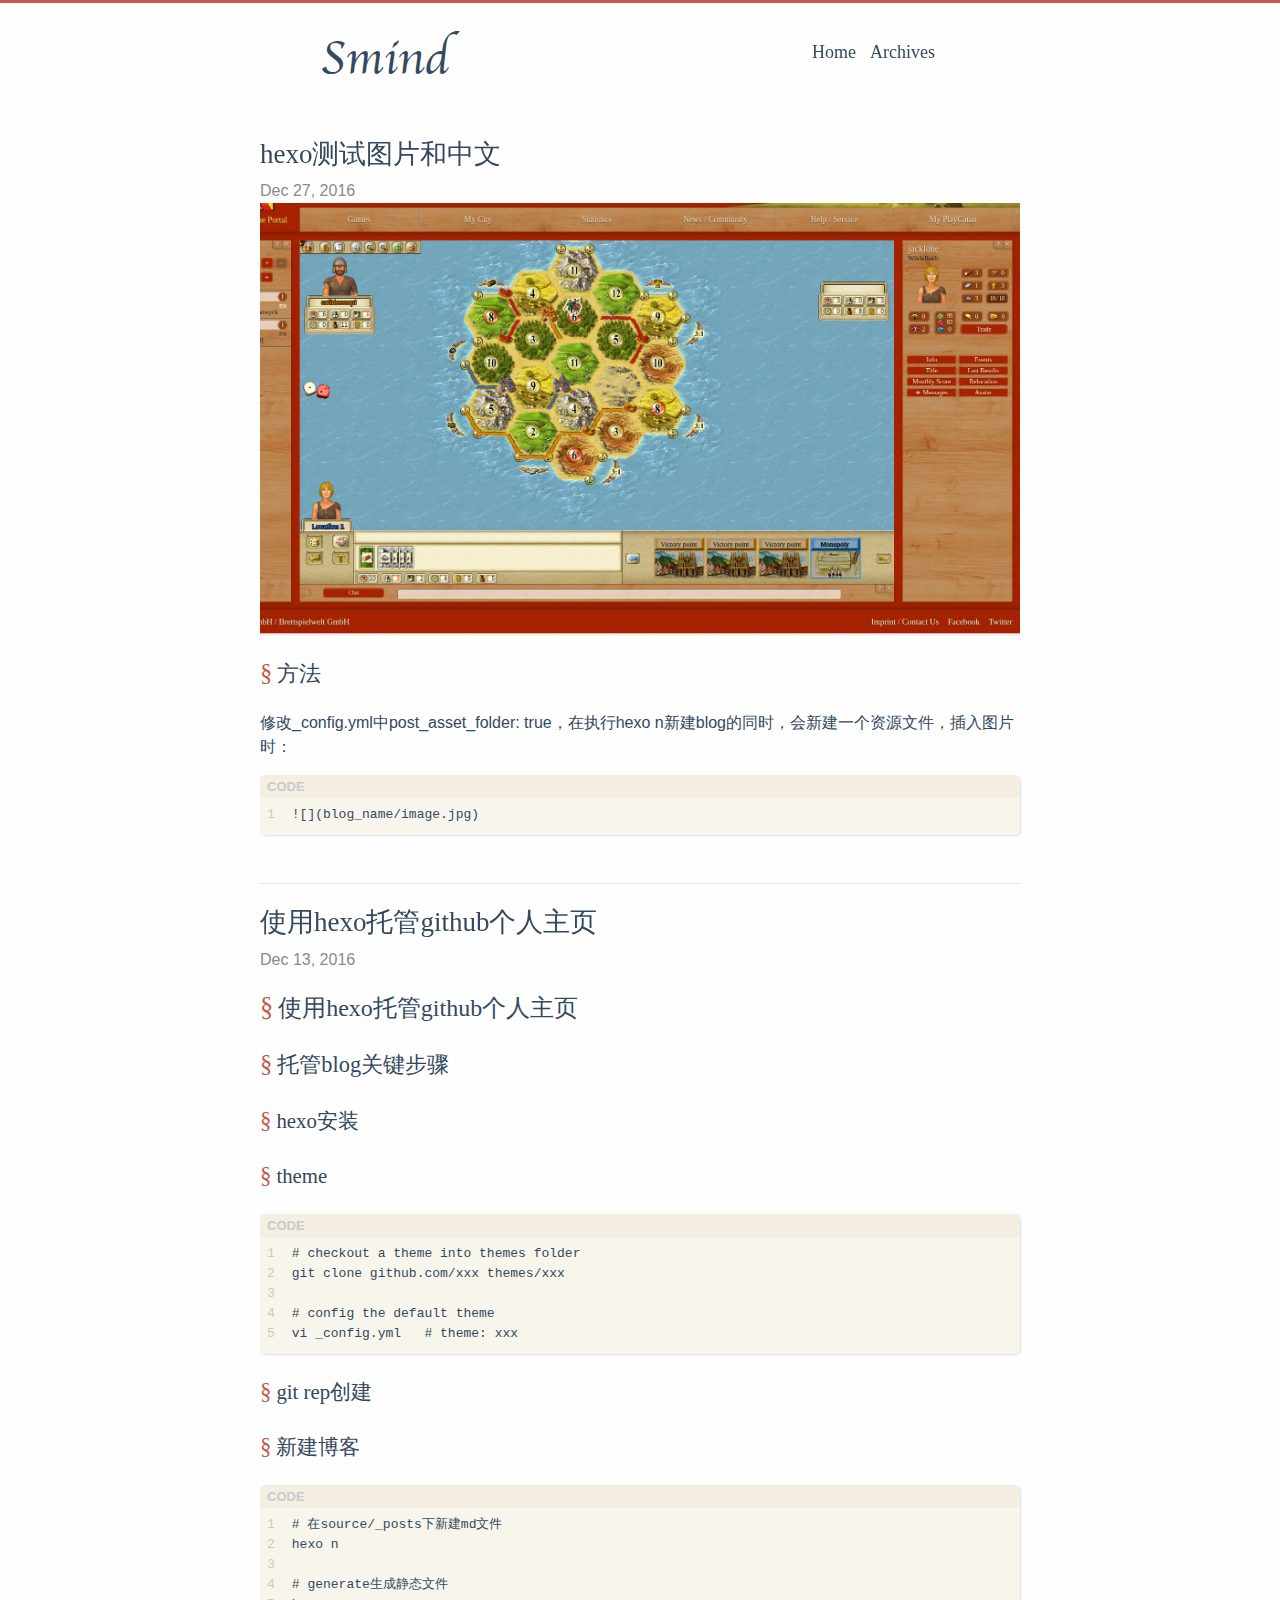
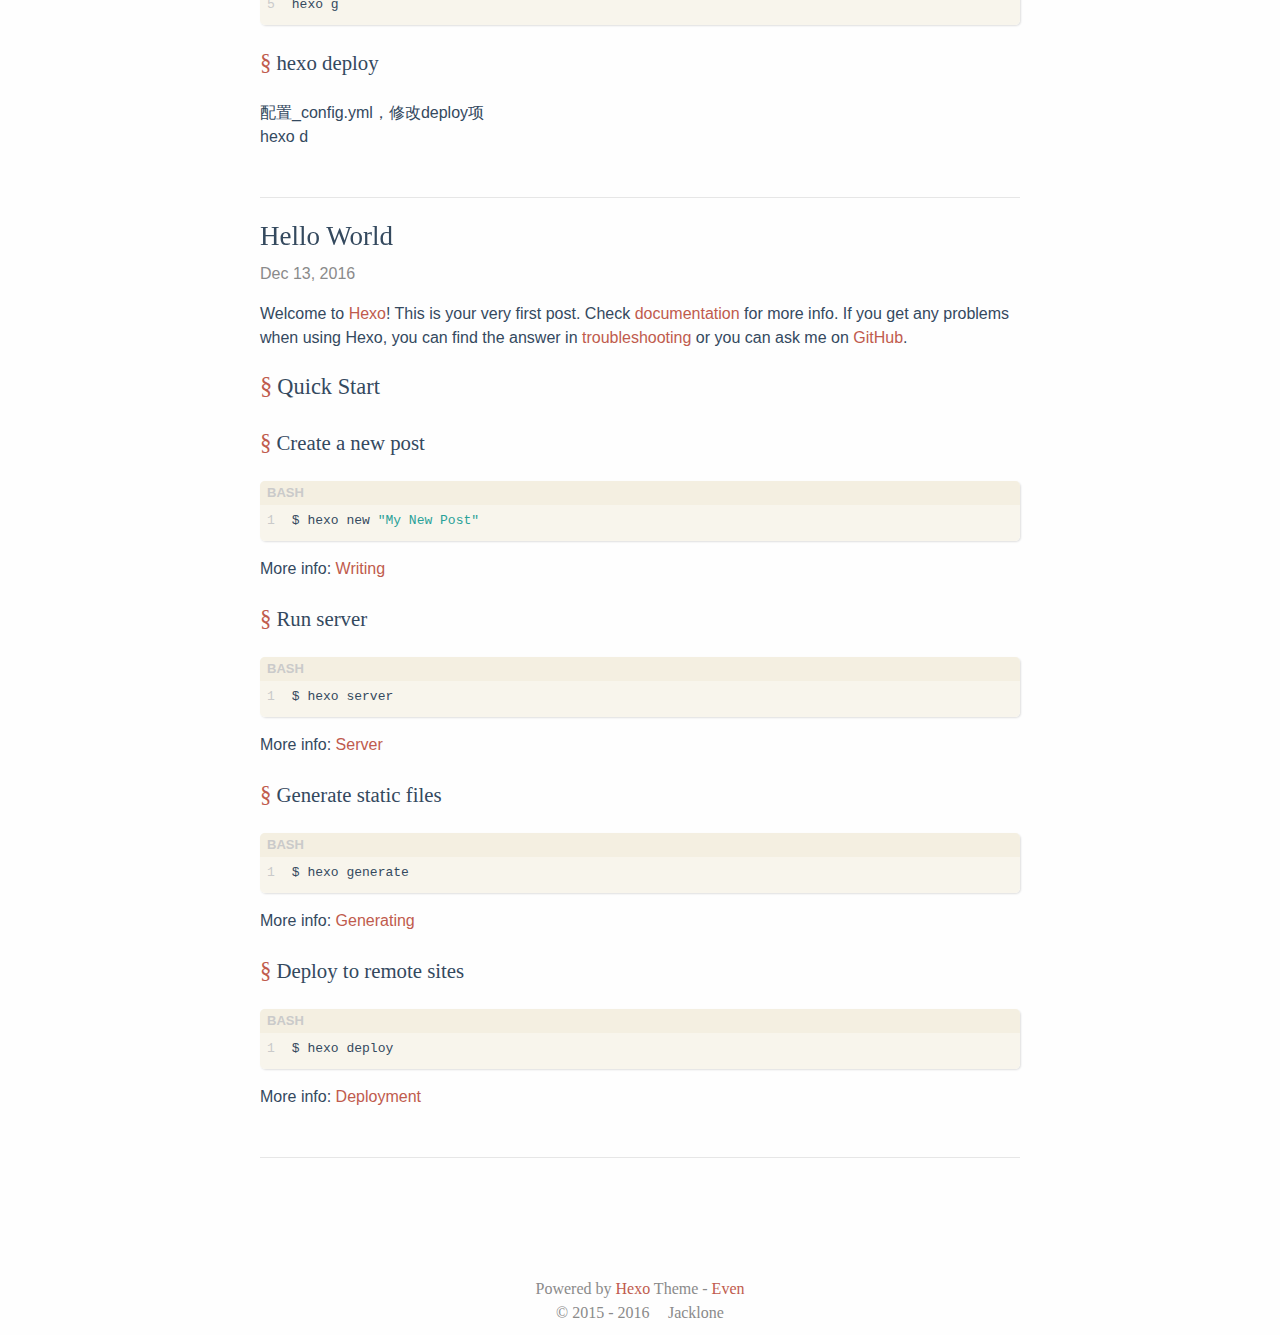
==== commit 647045f6: "Site updated: 2016-12-27 22:36:09" ====
--- a/index.html
+++ b/index.html
@@ -139,8 +139,7 @@
         
 
         
-          <p><img src="catan.png" alt="">   </p>
-<img src="/2016/12/27/hexo测试图片和中文/catan.png" alt="catan.png" title="">
+          <img src="/2016/12/27/hexo测试图片和中文/catan.png" alt="this is a example image" title="this is a example image">
 <h2 id="方法"><a href="#方法" class="headerlink" title="方法"></a>方法</h2><p>修改_config.yml中post_asset_folder: true，在执行hexo n新建blog的同时，会新建一个资源文件，插入图片时：<br><figure class="highlight plain"><table><tr><td class="gutter"><pre><div class="line">1</div></pre></td><td class="code"><pre><div class="line">![](blog_name/image.jpg)</div></pre></td></tr></table></figure></p>
 
         
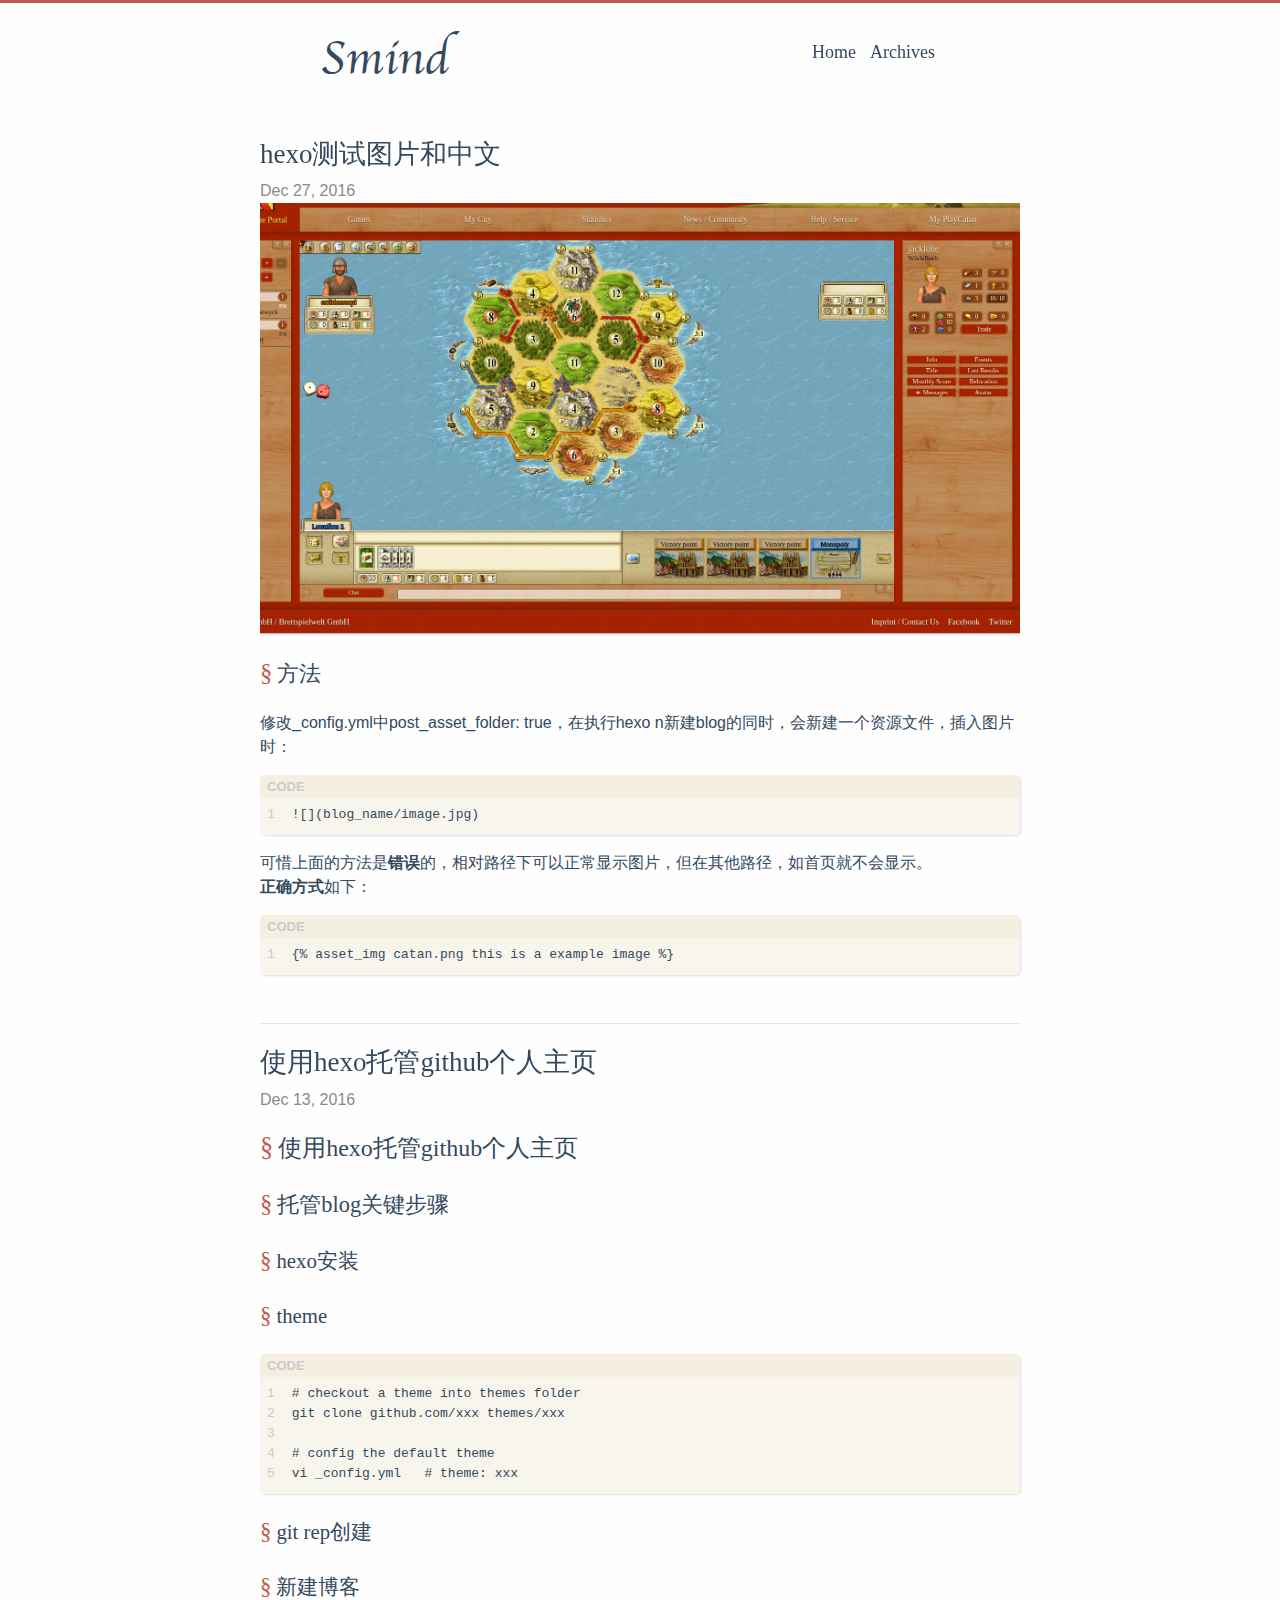
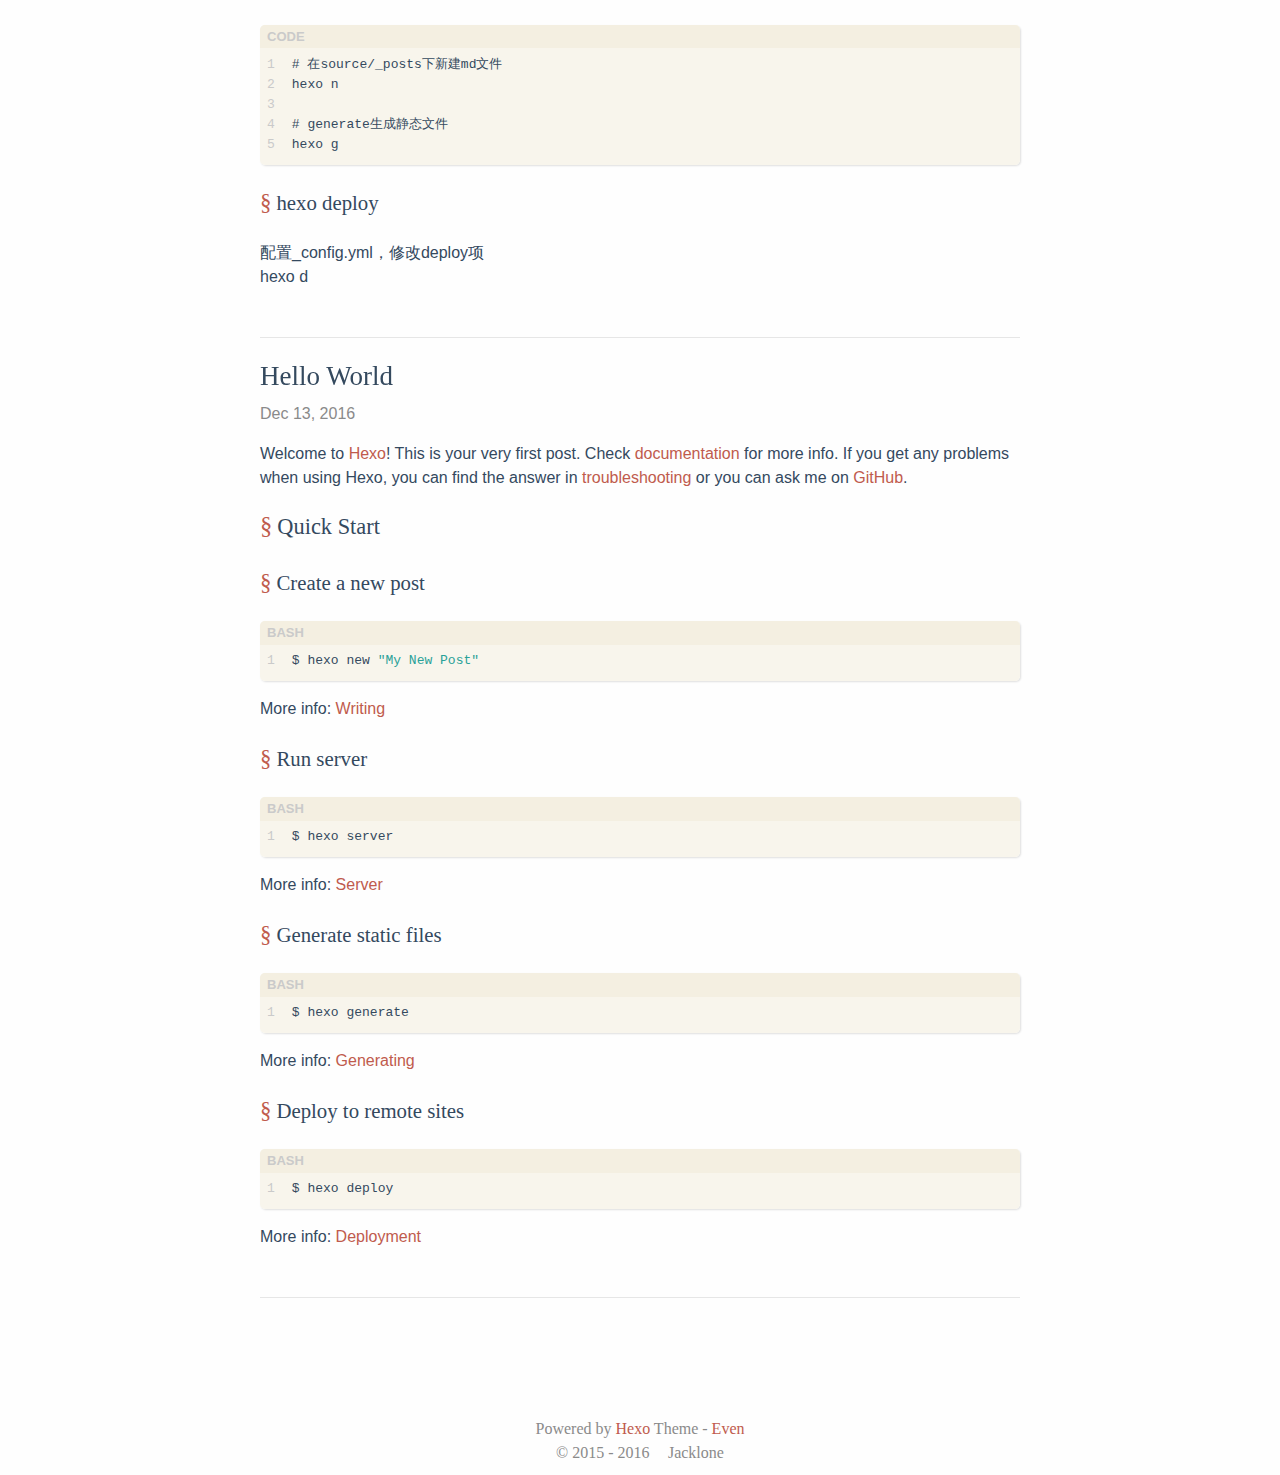
==== commit 3a595772: "Site updated: 2016-12-27 22:40:16" ====
--- a/index.html
+++ b/index.html
@@ -141,6 +141,7 @@
         
           <img src="/2016/12/27/hexo测试图片和中文/catan.png" alt="this is a example image" title="this is a example image">
 <h2 id="方法"><a href="#方法" class="headerlink" title="方法"></a>方法</h2><p>修改_config.yml中post_asset_folder: true，在执行hexo n新建blog的同时，会新建一个资源文件，插入图片时：<br><figure class="highlight plain"><table><tr><td class="gutter"><pre><div class="line">1</div></pre></td><td class="code"><pre><div class="line">![](blog_name/image.jpg)</div></pre></td></tr></table></figure></p>
+<p>可惜上面的方法是<strong>错误</strong>的，相对路径下可以正常显示图片，但在其他路径，如首页就不会显示。<br><strong>正确方式</strong>如下：<br><figure class="highlight plain"><table><tr><td class="gutter"><pre><div class="line">1</div></pre></td><td class="code"><pre><div class="line">&#123;% asset_img catan.png this is a example image %&#125;</div></pre></td></tr></table></figure></p>
 
         
       
